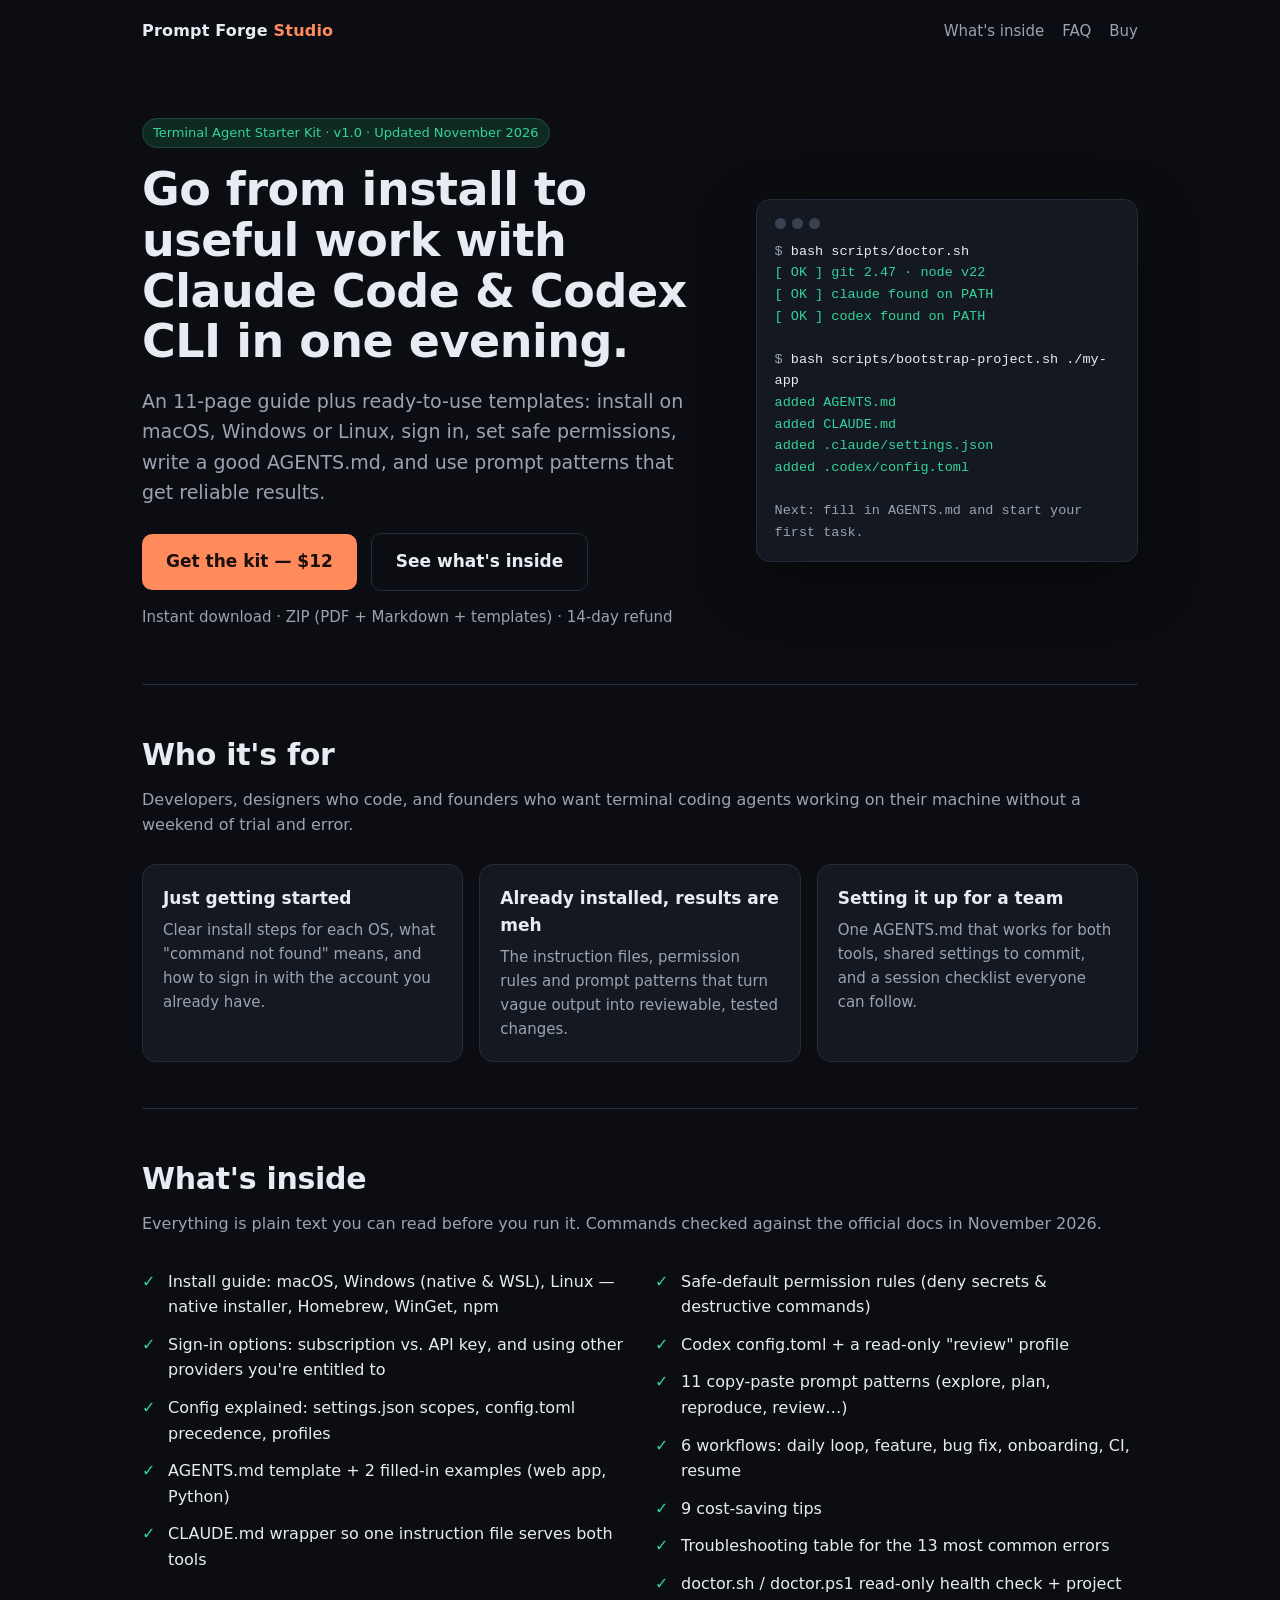
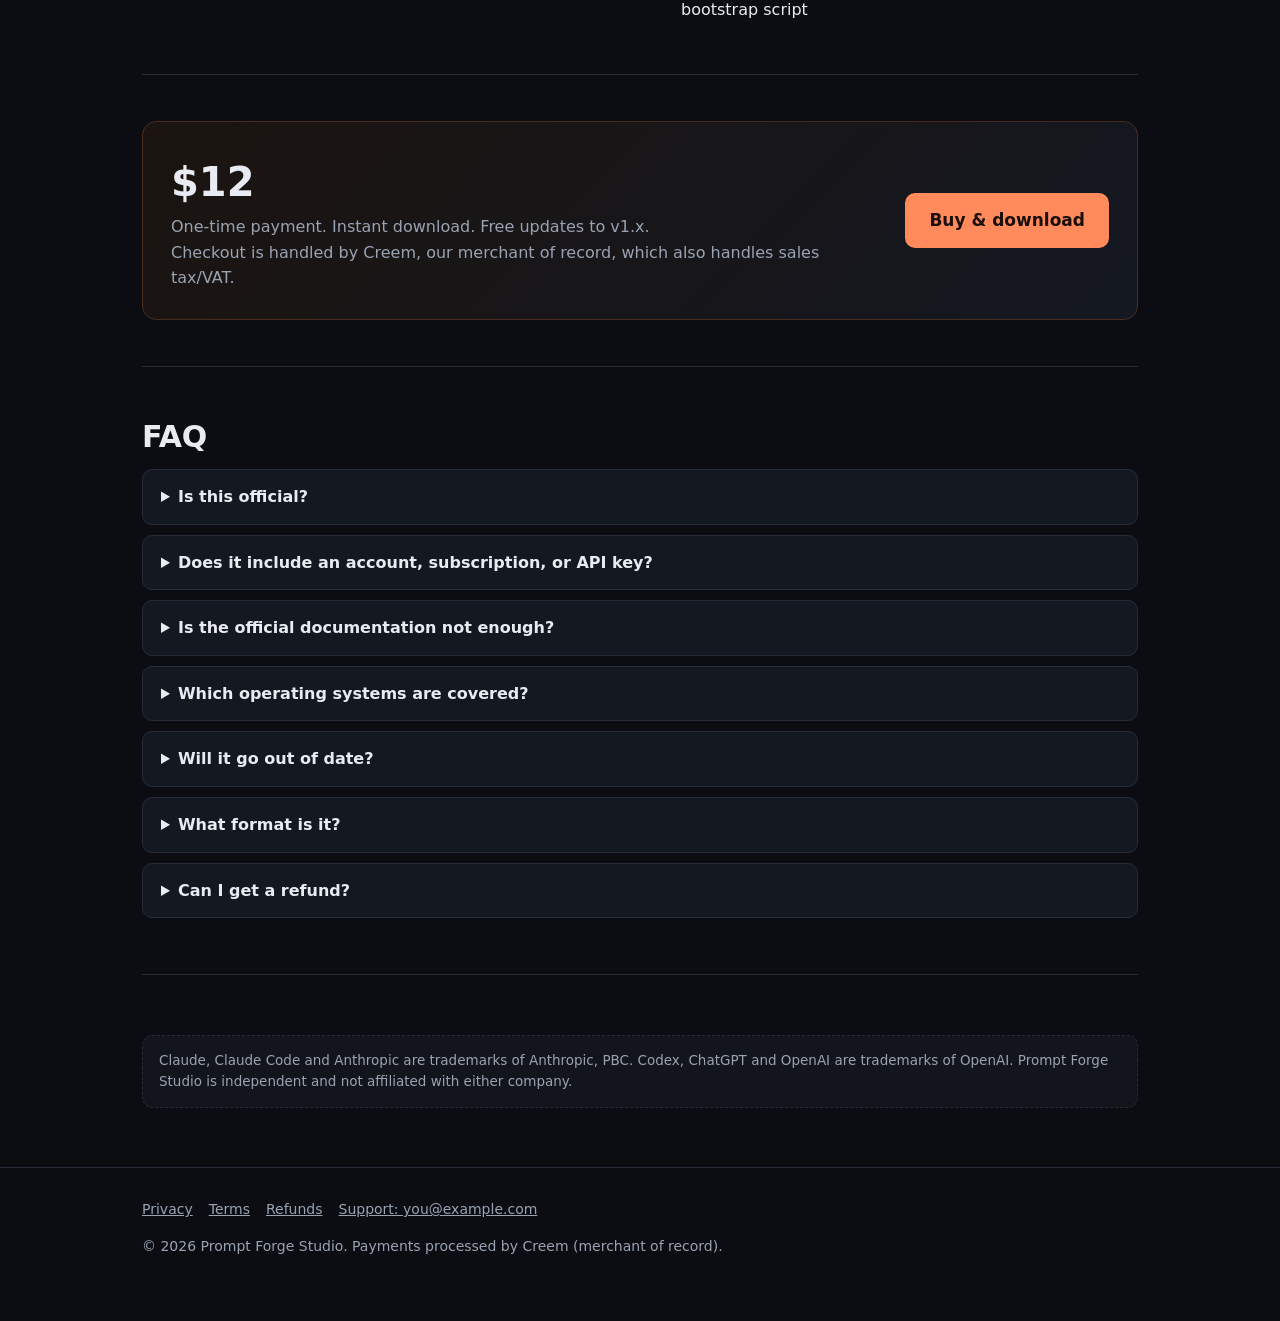
==== index.html @ 5733dd03 "Publish Prompt Forge Studio landing page" ====
<!doctype html>
<html lang="en">
<head>
<meta charset="utf-8">
<meta name="viewport" content="width=device-width,initial-scale=1">
<title>Terminal Agent Starter Kit (unofficial guide for Claude Code &amp; Codex CLI) — Prompt Forge Studio</title>
<meta name="description" content="An unofficial, practical starter kit for Claude Code and Codex CLI: install guide for macOS, Windows and Linux, ready-to-use AGENTS.md / CLAUDE.md templates, config files, prompt patterns, and troubleshooting.">
<link rel="stylesheet" href="style.css">
</head>
<body>
<div class="wrap">
  <header class="nav">
    <a class="brand" href="index.html">Prompt Forge <span>Studio</span></a>
    <nav><a class="link" href="#inside">What's inside</a><a class="link" href="#faq">FAQ</a><a class="link" href="#buy">Buy</a></nav>
  </header>

  <div class="hero">
    <div>
      <span class="eyebrow">Terminal Agent Starter Kit · v1.0 · Updated November 2026</span>
      <h1>Go from install to useful work with Claude Code &amp; Codex CLI in one evening.</h1>
      <p class="lead">An 11-page guide plus ready-to-use templates: install on macOS, Windows or Linux, sign in, set safe permissions, write a good AGENTS.md, and use prompt patterns that get reliable results.</p>
      <div class="cta">
        <a class="btn" href="https://www.creem.io/payment/REPLACE_WITH_YOUR_PRODUCT_ID">Get the kit — $12</a>
        <a class="btn ghost" href="#inside">See what's inside</a>
      </div>
      <p class="price" style="margin-top:14px">Instant download · ZIP (PDF + Markdown + templates) · 14-day refund</p>
    </div>
    <div class="term" aria-hidden="true">
      <div class="dots"><i></i><i></i><i></i></div>
      <div><span class="m">$</span> bash scripts/doctor.sh</div>
      <div class="c">[ OK ] git 2.47 · node v22</div>
      <div class="c">[ OK ] claude found on PATH</div>
      <div class="c">[ OK ] codex found on PATH</div>
      <div><br><span class="m">$</span> bash scripts/bootstrap-project.sh ./my-app</div>
      <div class="c">  added AGENTS.md</div>
      <div class="c">  added CLAUDE.md</div>
      <div class="c">  added .claude/settings.json</div>
      <div class="c">  added .codex/config.toml</div>
      <div class="m"><br>Next: fill in AGENTS.md and start your first task.</div>
    </div>
  </div>

  <section>
    <h2>Who it's for</h2>
    <p class="sub">Developers, designers who code, and founders who want terminal coding agents working on their machine without a weekend of trial and error.</p>
    <div class="grid">
      <div class="card"><h3>Just getting started</h3><p>Clear install steps for each OS, what "command not found" means, and how to sign in with the account you already have.</p></div>
      <div class="card"><h3>Already installed, results are meh</h3><p>The instruction files, permission rules and prompt patterns that turn vague output into reviewable, tested changes.</p></div>
      <div class="card"><h3>Setting it up for a team</h3><p>One AGENTS.md that works for both tools, shared settings to commit, and a session checklist everyone can follow.</p></div>
    </div>
  </section>

  <section id="inside">
    <h2>What's inside</h2>
    <p class="sub">Everything is plain text you can read before you run it. Commands checked against the official docs in November 2026.</p>
    <ul class="check">
      <li>Install guide: macOS, Windows (native &amp; WSL), Linux — native installer, Homebrew, WinGet, npm</li>
      <li>Sign-in options: subscription vs. API key, and using other providers you're entitled to</li>
      <li>Config explained: settings.json scopes, config.toml precedence, profiles</li>
      <li>AGENTS.md template + 2 filled-in examples (web app, Python)</li>
      <li>CLAUDE.md wrapper so one instruction file serves both tools</li>
      <li>Safe-default permission rules (deny secrets &amp; destructive commands)</li>
      <li>Codex config.toml + a read-only "review" profile</li>
      <li>11 copy-paste prompt patterns (explore, plan, reproduce, review…)</li>
      <li>6 workflows: daily loop, feature, bug fix, onboarding, CI, resume</li>
      <li>9 cost-saving tips</li>
      <li>Troubleshooting table for the 13 most common errors</li>
      <li>doctor.sh / doctor.ps1 read-only health check + project bootstrap script</li>
    </ul>
  </section>

  <section id="buy">
    <div class="buy">
      <div>
        <div class="big">$12</div>
        <div style="color:var(--muted)">One-time payment. Instant download. Free updates to v1.x.<br>Checkout is handled by Creem, our merchant of record, which also handles sales tax/VAT.</div>
      </div>
      <a class="btn" href="https://www.creem.io/payment/REPLACE_WITH_YOUR_PRODUCT_ID">Buy &amp; download</a>
    </div>
  </section>

  <section id="faq">
    <h2>FAQ</h2>
    <details><summary>Is this official?</summary><p>No. This is an independent guide by Prompt Forge Studio. It is not made, endorsed, or sponsored by Anthropic or OpenAI. Product names are used only to describe the tools the guide covers.</p></details>
    <details><summary>Does it include an account, subscription, or API key?</summary><p>No. You need your own legitimate account for each tool (for example a Claude Pro/Max or Console account, a ChatGPT plan, or your own API key). We never share, sell, or resell access.</p></details>
    <details><summary>Is the official documentation not enough?</summary><p>The official docs are excellent and linked throughout. This kit is the short path through them: the commands you need in order, opinionated defaults, and templates you can drop into a repo today.</p></details>
    <details><summary>Which operating systems are covered?</summary><p>macOS, Windows (native PowerShell/CMD and WSL), and Linux. Scripts come in bash and PowerShell versions.</p></details>
    <details><summary>Will it go out of date?</summary><p>These tools change fast. The kit avoids hard-coding model names and points to the official page for every command. Buyers get v1.x updates free by re-downloading from their receipt link.</p></details>
    <details><summary>What format is it?</summary><p>A ZIP with the guide as PDF and Markdown, plus templates (.md, .json, .toml) and scripts (.sh, .ps1).</p></details>
    <details><summary>Can I get a refund?</summary><p>Yes — if the kit isn't useful to you, email us within 14 days of purchase for a full refund. See the <a href="refund.html">refund policy</a>.</p></details>
  </section>

  <section>
    <p class="note">Claude, Claude Code and Anthropic are trademarks of Anthropic, PBC. Codex, ChatGPT and OpenAI are trademarks of OpenAI. Prompt Forge Studio is independent and not affiliated with either company.</p>
  </section>
</div>
<footer><div class="wrap">
  <a href="privacy.html">Privacy</a><a href="terms.html">Terms</a><a href="refund.html">Refunds</a><a href="mailto:you@example.com">Support: you@example.com</a>
  <p>© 2026 Prompt Forge Studio. Payments processed by Creem (merchant of record).</p>
</div></footer>
</body>
</html>
---- style.css ----
:root{--bg:#0b0d12;--panel:#141821;--line:#252b38;--text:#e8ebf1;--muted:#9aa3b2;--accent:#ff8a5c;--accent2:#34d399;--radius:14px}
*{box-sizing:border-box}html{scroll-behavior:smooth}
body{margin:0;font-family:Inter,system-ui,-apple-system,"Segoe UI",Roboto,Helvetica,Arial,sans-serif;background:var(--bg);color:var(--text);line-height:1.6}
a{color:var(--accent)}a:hover{opacity:.85}
.wrap{max-width:1040px;margin:0 auto;padding:0 22px}
header.nav{display:flex;justify-content:space-between;align-items:center;padding:18px 0;flex-wrap:wrap;gap:10px}
.brand{font-weight:800;letter-spacing:.2px;color:var(--text);text-decoration:none}.brand span{color:var(--accent)}
.nav a.link{color:var(--muted);text-decoration:none;margin-left:18px;font-size:15px}
.hero{padding:56px 0 40px;display:grid;grid-template-columns:1.2fr .8fr;gap:40px;align-items:center}
.eyebrow{display:inline-block;font-size:13px;color:var(--accent2);border:1px solid #1f4d3d;background:#0f2a22;padding:4px 10px;border-radius:999px}
h1{font-size:46px;line-height:1.1;margin:16px 0 14px;letter-spacing:-.5px}
.lead{font-size:19px;color:var(--muted);max-width:560px}
.cta{display:flex;gap:14px;align-items:center;margin-top:26px;flex-wrap:wrap}
.btn{display:inline-block;background:var(--accent);color:#1a0f0a;font-weight:700;padding:14px 24px;border-radius:10px;text-decoration:none;font-size:17px}
.btn.ghost{background:transparent;color:var(--text);border:1px solid var(--line)}
.price{font-size:15px;color:var(--muted)}.price b{color:var(--text);font-size:22px}
.term{background:var(--panel);border:1px solid var(--line);border-radius:var(--radius);padding:18px;font-family:ui-monospace,Menlo,Consolas,monospace;font-size:13.5px;box-shadow:0 20px 60px rgba(0,0,0,.35)}
.term .dots{display:flex;gap:6px;margin-bottom:12px}.term .dots i{width:11px;height:11px;border-radius:50%;background:#3a4150;display:block}
.term .c{color:var(--accent2)}.term .m{color:var(--muted)}
section{padding:46px 0;border-top:1px solid var(--line)}
h2{font-size:30px;margin:0 0 8px;letter-spacing:-.3px}.sub{color:var(--muted);margin:0 0 26px}
.grid{display:grid;grid-template-columns:repeat(3,1fr);gap:16px}
.card{background:var(--panel);border:1px solid var(--line);border-radius:var(--radius);padding:20px}
.card h3{margin:0 0 6px;font-size:17px}.card p{margin:0;color:var(--muted);font-size:15px}
ul.check{list-style:none;padding:0;margin:0;columns:2;column-gap:30px}
ul.check li{padding:6px 0 6px 26px;position:relative;break-inside:avoid}
ul.check li:before{content:"✓";position:absolute;left:0;color:var(--accent2);font-weight:700}
.buy{display:grid;grid-template-columns:1fr auto;gap:20px;align-items:center;background:linear-gradient(135deg,#1b1410,#141821);border:1px solid #4a2c1f;border-radius:var(--radius);padding:28px}
.buy .big{font-size:40px;font-weight:800}
details{background:var(--panel);border:1px solid var(--line);border-radius:10px;padding:14px 18px;margin-bottom:10px}
summary{cursor:pointer;font-weight:600}details p{color:var(--muted);margin:10px 0 0}
.note{font-size:13.5px;color:var(--muted);background:#12151c;border:1px dashed var(--line);border-radius:10px;padding:14px 16px}
footer{border-top:1px solid var(--line);padding:30px 0 50px;color:var(--muted);font-size:14px}
footer a{color:var(--muted);margin-right:16px}
.doc{max-width:760px;padding:30px 0 60px}.doc h1{font-size:34px}.doc h2{font-size:21px;margin-top:28px}.doc p,.doc li{color:#c9cfda}
@media(max-width:820px){.hero{grid-template-columns:1fr}.grid{grid-template-columns:1fr}ul.check{columns:1}h1{font-size:36px}.buy{grid-template-columns:1fr}}
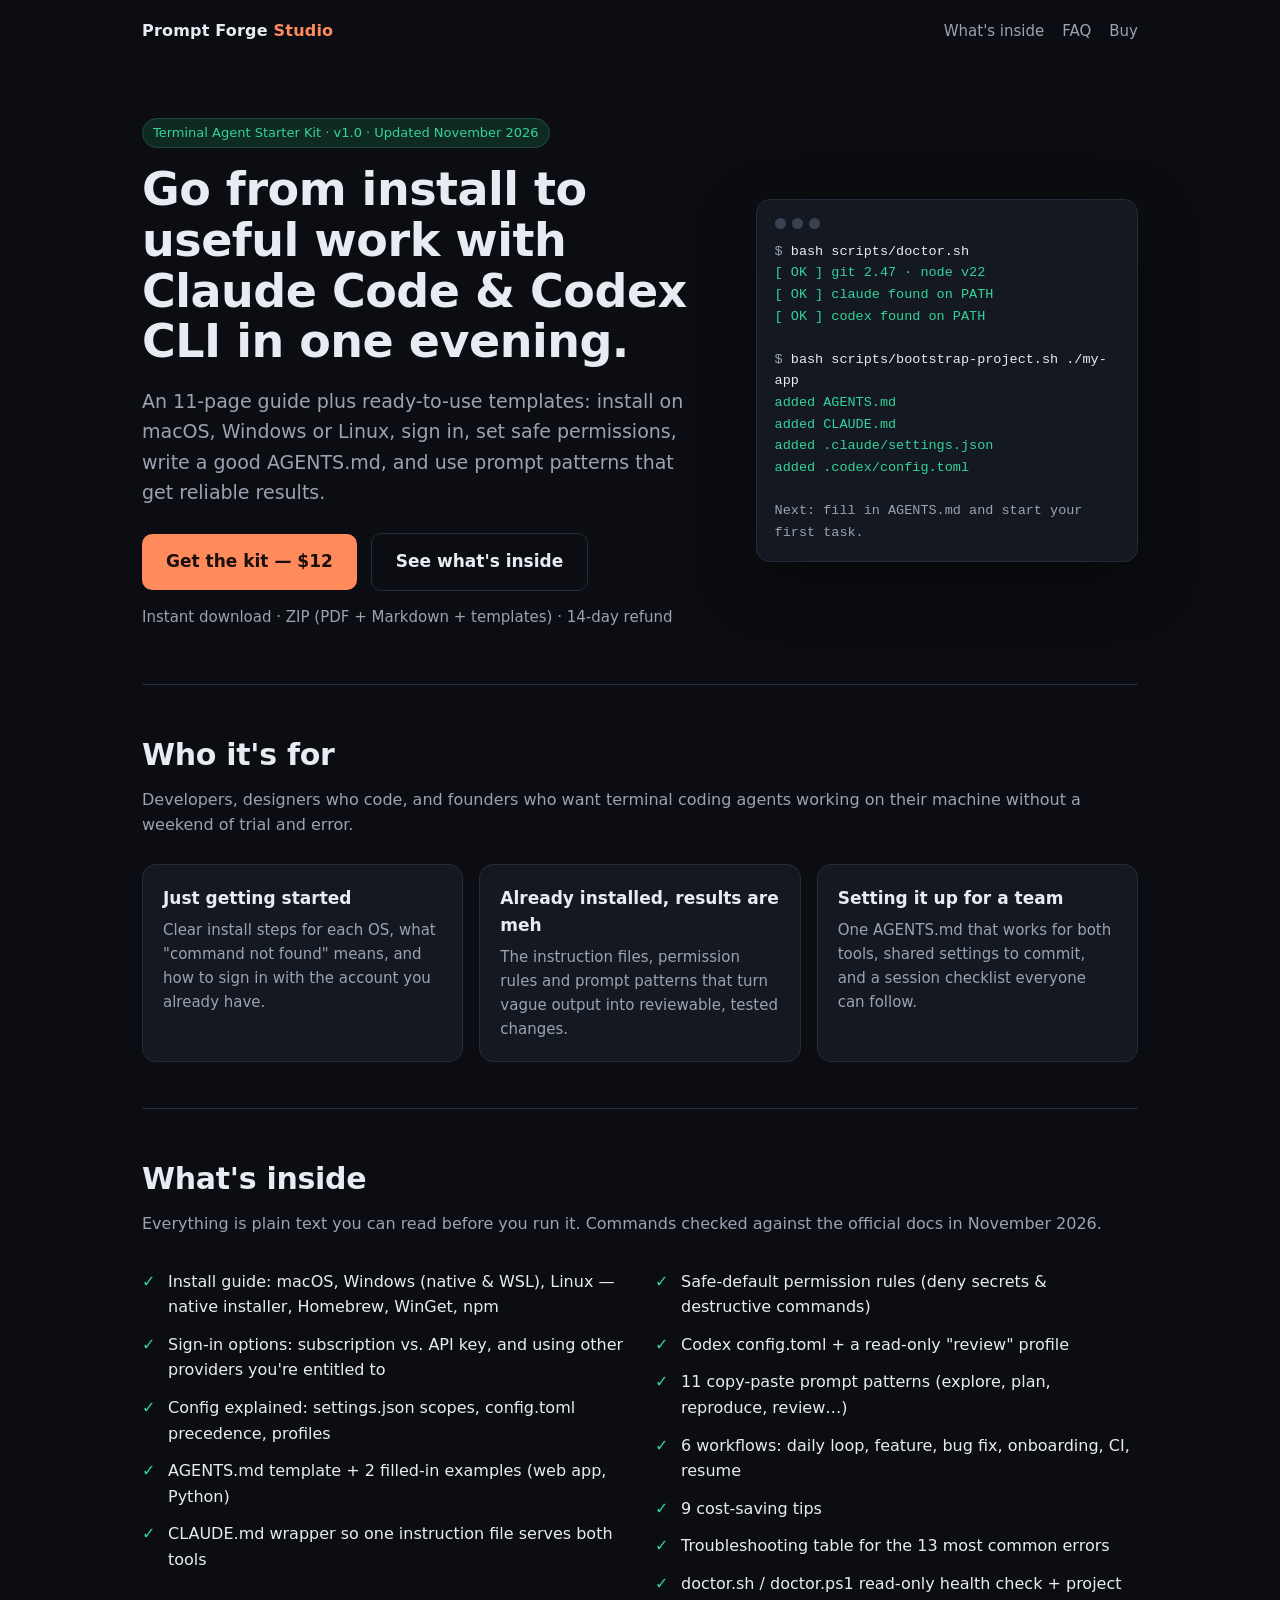
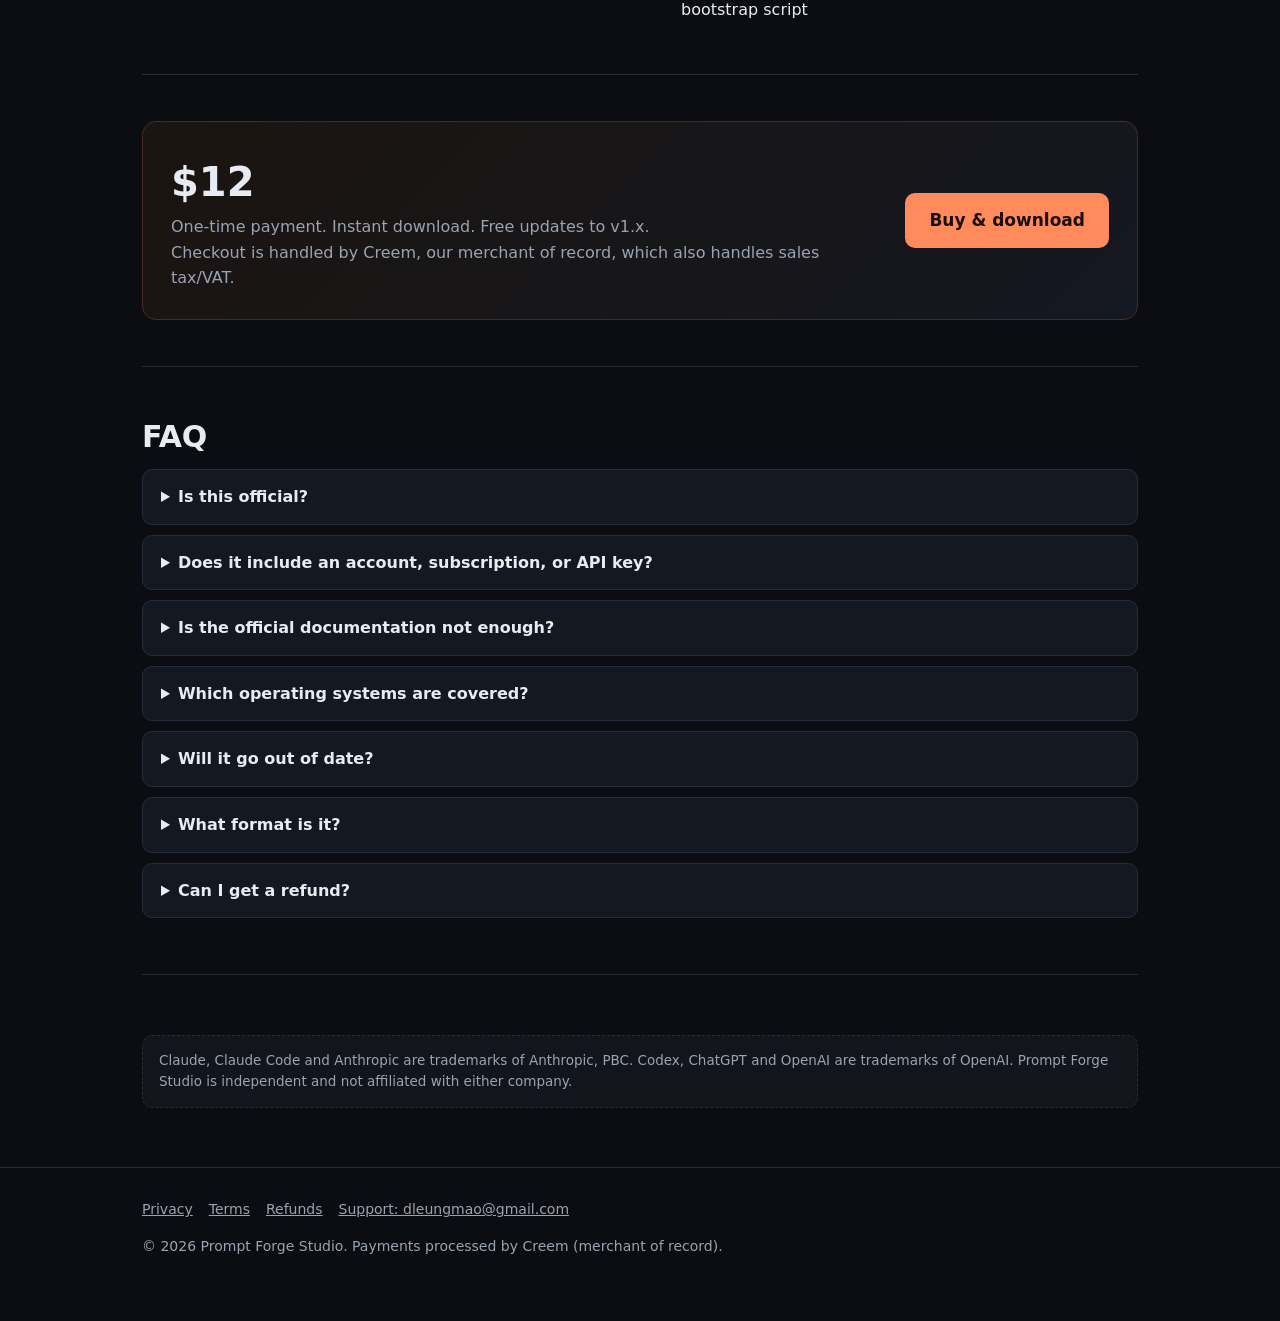
==== commit 68b959ec: "Add Creem checkout link and support email" ====
--- a/index.html
+++ b/index.html
@@ -20,7 +20,7 @@
       <h1>Go from install to useful work with Claude Code &amp; Codex CLI in one evening.</h1>
       <p class="lead">An 11-page guide plus ready-to-use templates: install on macOS, Windows or Linux, sign in, set safe permissions, write a good AGENTS.md, and use prompt patterns that get reliable results.</p>
       <div class="cta">
-        <a class="btn" href="https://www.creem.io/payment/REPLACE_WITH_YOUR_PRODUCT_ID">Get the kit — $12</a>
+        <a class="btn" href="https://www.creem.io/payment/prod_3njKM5UjFBgvhlOpKHOtfz">Get the kit — $12</a>
         <a class="btn ghost" href="#inside">See what's inside</a>
       </div>
       <p class="price" style="margin-top:14px">Instant download · ZIP (PDF + Markdown + templates) · 14-day refund</p>
@@ -75,7 +75,7 @@
         <div class="big">$12</div>
         <div style="color:var(--muted)">One-time payment. Instant download. Free updates to v1.x.<br>Checkout is handled by Creem, our merchant of record, which also handles sales tax/VAT.</div>
       </div>
-      <a class="btn" href="https://www.creem.io/payment/REPLACE_WITH_YOUR_PRODUCT_ID">Buy &amp; download</a>
+      <a class="btn" href="https://www.creem.io/payment/prod_3njKM5UjFBgvhlOpKHOtfz">Buy &amp; download</a>
     </div>
   </section>
 
@@ -95,7 +95,7 @@
   </section>
 </div>
 <footer><div class="wrap">
-  <a href="privacy.html">Privacy</a><a href="terms.html">Terms</a><a href="refund.html">Refunds</a><a href="mailto:you@example.com">Support: you@example.com</a>
+  <a href="privacy.html">Privacy</a><a href="terms.html">Terms</a><a href="refund.html">Refunds</a><a href="mailto:dleungmao@gmail.com">Support: dleungmao@gmail.com</a>
   <p>© 2026 Prompt Forge Studio. Payments processed by Creem (merchant of record).</p>
 </div></footer>
 </body>
